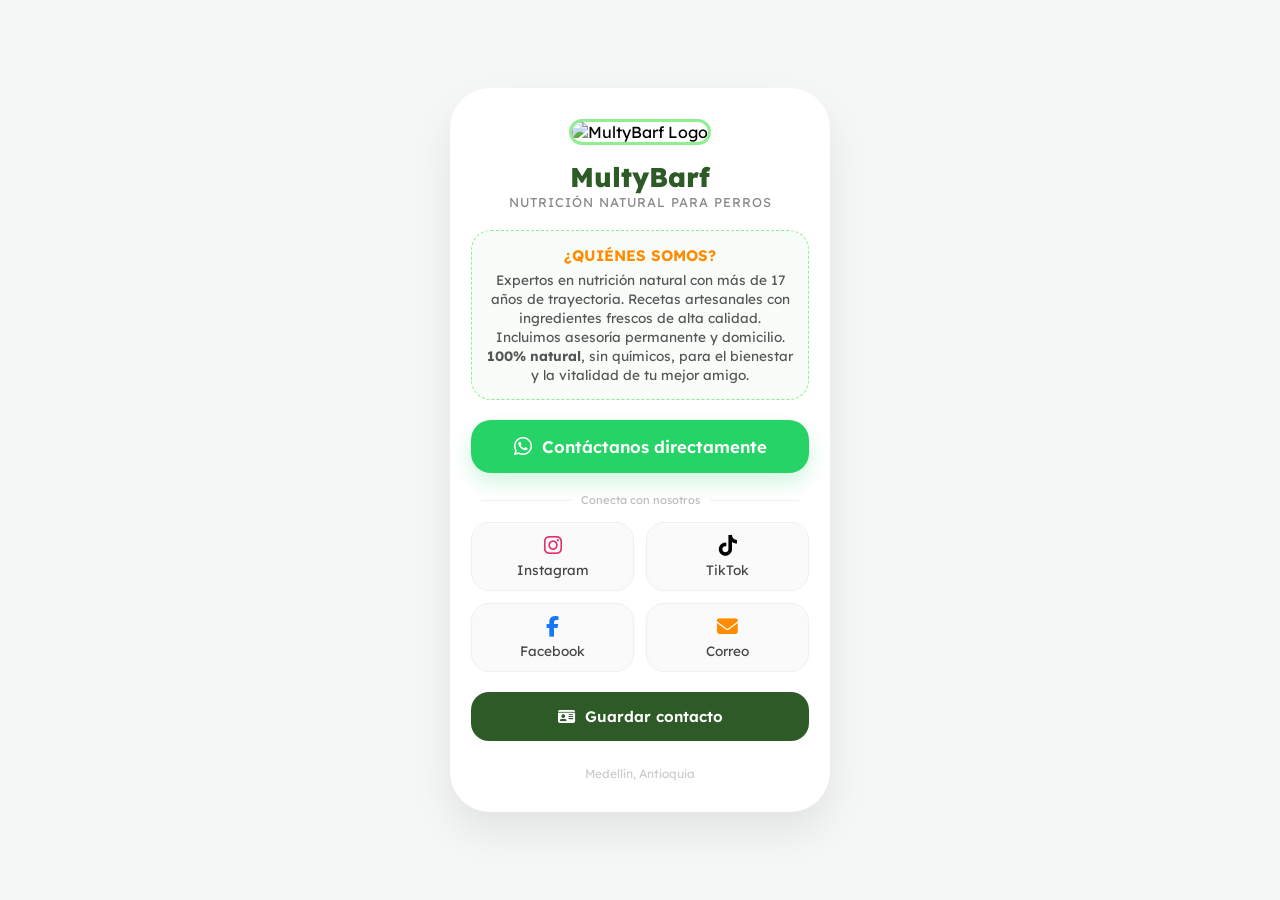
==== index.html @ fcfd8e9c "Add files via upload" ====
<!DOCTYPE html>
<html lang="es">
<head>
    <meta charset="UTF-8">
    <meta name="viewport" content="width=device-width, initial-scale=1.0">
    <title>MultyBarf | Tarjeta Digital</title>
    
    <link rel="stylesheet" href="https://cdnjs.cloudflare.com/ajax/libs/font-awesome/6.5.1/css/all.min.css">
    <link href="https://fonts.googleapis.com/css2?family=Lexend:wght@300;600;800&display=swap" rel="stylesheet">
    <link rel="stylesheet" href="style.css">
</head>
<body>

    <div class="glass-card">
        <header>
            <div class="avatar">
                <img src="https://images.unsplash.com/photo-1583511655857-d19b40a7a54e?q=80&w=200" alt="MultyBarf Logo">
            </div>
            <h1>MultyBarf</h1>
            <p class="subtitle">Nutrición natural para perros</p>
        </header>

        <main>
            <section class="about-box">
                <h2>¿QUIÉNES SOMOS?</h2>
                <p>Expertos en nutrición natural con más de 17 años de trayectoria. Recetas artesanales con ingredientes frescos de alta calidad. Incluimos asesoría permanente y domicilio. <strong>100% natural</strong>, sin químicos, para el bienestar y la vitalidad de tu mejor amigo.</p>
            </section>

            <a href="https://wa.me/573012916446" class="cta-whatsapp" target="_blank">
                <i class="fab fa-whatsapp"></i> Contáctanos directamente
            </a>

            <div class="divider">Conecta con nosotros</div>

            <div class="social-links">
                <a href="https://instagram.com/multybarf" target="_blank" class="social-item">
                    <i class="fab fa-instagram"></i>
                    <span>Instagram</span>
                </a>
                <a href="https://www.tiktok.com/@multybarf" target="_blank" class="social-item">
                    <i class="fab fa-tiktok"></i>
                    <span>TikTok</span>
                </a>
                <a href="https://facebook.com/multybarf" target="_blank" class="social-item">
                    <i class="fab fa-facebook-f"></i>
                    <span>Facebook</span>
                </a>
                <a href="mailto:ventas@multybarf.com" class="social-item">
                    <i class="fas fa-envelope"></i>
                    <span>Correo</span>
                </a>
            </div>

            <a href="contacto.vcf" class="btn-save" download>
                <i class="fas fa-id-card"></i> Guardar contacto
            </a>
        </main>

        <footer>
            <p>Medellín, Antioquia</p>
        </footer>
    </div>

</body>
</html>
---- style.css ----
:root {
    --verde-principal: #90ee90;
    --verde-oscuro: #2d5a27;
    --naranja: #ff8c00;
    --fondo: #f4f7f6;
    --blanco: #ffffff;
}

* {
    margin: 0;
    padding: 0;
    box-sizing: border-box;
    font-family: 'Lexend', sans-serif;
}

body {
    background-color: var(--fondo);
    display: flex;
    justify-content: center;
    align-items: center;
    min-height: 100vh;
    padding: 20px;
}

.glass-card {
    background: var(--blanco);
    width: 100%;
    max-width: 380px;
    border-radius: 40px;
    padding: 30px 20px;
    box-shadow: 0 20px 40px rgba(0,0,0,0.08);
    border: 1px solid rgba(255,255,255,0.2);
    text-align: center;
}

.avatar img {
    width: 90px;
    height: 90px;
    border-radius: 25px;
    object-fit: cover;
    margin-bottom: 15px;
    border: 3px solid var(--verde-principal);
}

h1 {
    font-size: 1.7rem;
    color: var(--verde-oscuro);
    font-weight: 800;
}

.subtitle {
    font-size: 0.8rem;
    color: #888;
    margin-bottom: 20px;
    text-transform: uppercase;
    letter-spacing: 1px;
}

.about-box {
    background-color: #f9fdf9;
    padding: 15px;
    border-radius: 20px;
    margin-bottom: 20px;
    border: 1px dashed var(--verde-principal);
}

.about-box h2 {
    font-size: 0.95rem;
    color: var(--naranja);
    margin-bottom: 5px;
    text-transform: uppercase;
}

.about-box p {
    font-size: 0.85rem;
    color: #555;
    line-height: 1.4;
}

.cta-whatsapp {
    display: flex;
    align-items: center;
    justify-content: center;
    background: #25d366;
    color: white;
    text-decoration: none;
    padding: 16px;
    border-radius: 20px;
    font-weight: 600;
    font-size: 1.05rem;
    box-shadow: 0 10px 20px rgba(37, 211, 102, 0.2);
    margin-bottom: 20px;
    transition: 0.3s;
}

.cta-whatsapp i { margin-right: 10px; font-size: 1.3rem; }

.divider {
    font-size: 0.7rem;
    color: #bbb;
    margin-bottom: 15px;
    display: flex;
    align-items: center;
}

.divider::before, .divider::after {
    content: "";
    flex: 1;
    height: 1px;
    background: #eee;
    margin: 0 10px;
}

.social-links {
    display: grid;
    grid-template-columns: 1fr 1fr;
    gap: 12px;
    margin-bottom: 20px;
}

.social-item {
    display: flex;
    flex-direction: column;
    align-items: center;
    justify-content: center;
    background: #fafafa;
    text-decoration: none;
    padding: 12px;
    border-radius: 18px;
    border: 1px solid #f0f0f0;
    color: #444;
    font-size: 0.85rem;
    transition: 0.3s;
}

.social-item i { font-size: 1.3rem; margin-bottom: 5px; }

.fa-instagram { color: #e1306c; }
.fa-tiktok { color: #000; }
.fa-facebook-f { color: #1877f2; }
.fa-envelope { color: var(--naranja); }

.btn-save {
    display: flex;
    align-items: center;
    justify-content: center;
    background: var(--verde-oscuro);
    color: white;
    text-decoration: none;
    padding: 15px;
    border-radius: 18px;
    font-weight: 600;
    font-size: 0.95rem;
}

.btn-save i { margin-right: 10px; }

footer {
    margin-top: 25px;
    font-size: 0.75rem;
    color: #ccc;
}
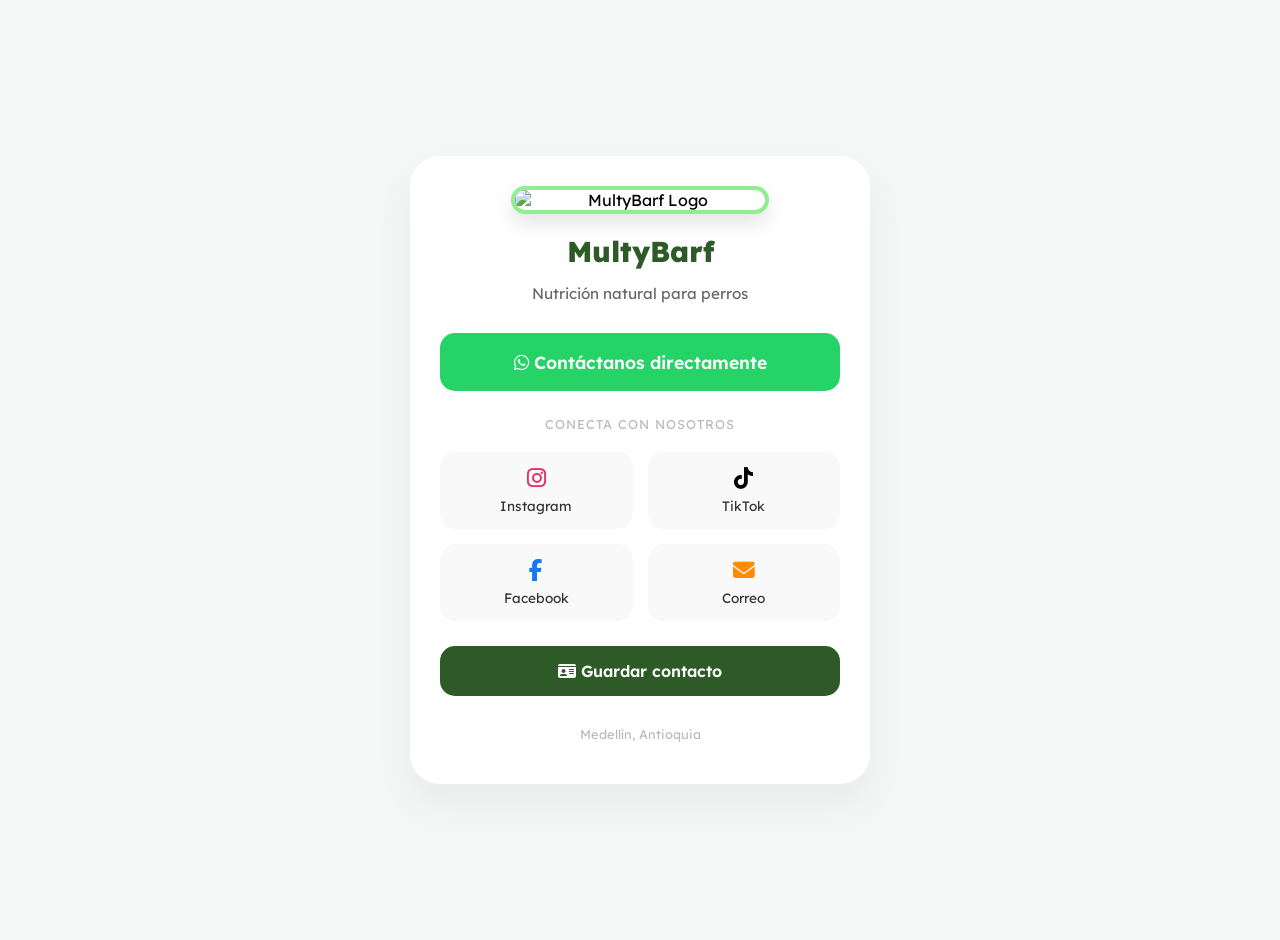
==== commit d3b7e403: "Add files via upload" ====
--- a/index.html
+++ b/index.html
@@ -7,25 +7,121 @@
     
     <link rel="stylesheet" href="https://cdnjs.cloudflare.com/ajax/libs/font-awesome/6.5.1/css/all.min.css">
     <link href="https://fonts.googleapis.com/css2?family=Lexend:wght@300;600;800&display=swap" rel="stylesheet">
-    <link rel="stylesheet" href="style.css">
+    
+    <style>
+        /* Estilos Generales */
+        body { 
+            font-family: 'Lexend', sans-serif; 
+            background-color: #F4F7F6; 
+            display: flex; 
+            justify-content: center; 
+            align-items: center; 
+            min-height: 100vh;
+            margin: 0;
+            padding: 20px; 
+        }
+
+        .glass-card { 
+            background: white; 
+            width: 100%; 
+            max-width: 400px; 
+            border-radius: 30px; 
+            padding: 30px; 
+            text-align: center; 
+            box-shadow: 0 20px 40px rgba(0,0,0,0.05); 
+        }
+
+        /* Área de Imagen Personalizada */
+        .avatar-container {
+            width: 100%;
+            margin-bottom: 15px;
+            display: flex;
+            justify-content: center;
+        }
+
+        .avatar-container img {
+            width: 100%; 
+            max-width: 250px; /* Puedes subir este número si la quieres más grande */
+            height: auto;
+            border-radius: 20px; 
+            border: 4px solid #90EE90; 
+            object-fit: cover;
+            box-shadow: 0 10px 20px rgba(0,0,0,0.1);
+        }
+
+        h1 { color: #2D5A27; margin-bottom: 5px; font-weight: 800; font-size: 1.8em; }
+        .subtitle { color: #666; font-size: 0.95em; margin-bottom: 30px; }
+        
+        .cta-whatsapp { 
+            display: block; 
+            background: #25D366; 
+            color: white; 
+            text-decoration: none; 
+            padding: 18px; 
+            border-radius: 15px; 
+            font-weight: 600; 
+            margin-bottom: 25px;
+            transition: transform 0.2s;
+            font-size: 1.1em;
+        }
+        .cta-whatsapp:active { transform: scale(0.98); }
+
+        .divider { 
+            color: #bbb; 
+            font-size: 0.8em; 
+            text-transform: uppercase; 
+            letter-spacing: 1px; 
+            margin-bottom: 20px; 
+        }
+
+        /* Redes Sociales */
+        .social-links { 
+            display: grid; 
+            grid-template-columns: 1fr 1fr; 
+            gap: 15px; 
+            margin-bottom: 25px; 
+        }
+        .social-item { 
+            background: #f9f9f9; 
+            padding: 15px; 
+            border-radius: 15px; 
+            text-decoration: none; 
+            color: #333;
+            display: flex; 
+            flex-direction: column; 
+            align-items: center; 
+            font-size: 0.85em;
+            transition: background 0.3s;
+        }
+        .social-item:hover { background: #f0f0f0; }
+        .social-item i { font-size: 1.6em; margin-bottom: 8px; color: #2D5A27; }
+
+        /* Botón de Guardar Contacto */
+        .btn-save {
+            display: block; 
+            background: #2D5A27; 
+            color: white; 
+            text-decoration: none;
+            padding: 15px; 
+            border-radius: 15px; 
+            font-weight: 600;
+        }
+        
+        footer { margin-top: 30px; color: #bbb; font-size: 0.8em; }
+    </style>
 </head>
 <body>
 
     <div class="glass-card">
         <header>
-            <div class="avatar">
-                <img src="https://images.unsplash.com/photo-1583511655857-d19b40a7a54e?q=80&w=200" alt="MultyBarf Logo">
+            <div class="avatar-container">
+                <img src="imagenes/logo.jpeg" alt="MultyBarf Logo">
             </div>
             <h1>MultyBarf</h1>
             <p class="subtitle">Nutrición natural para perros</p>
         </header>
 
         <main>
-            <section class="about-box">
-                <h2>¿QUIÉNES SOMOS?</h2>
-                <p>Expertos en nutrición natural con más de 17 años de trayectoria. Recetas artesanales con ingredientes frescos de alta calidad. Incluimos asesoría permanente y domicilio. <strong>100% natural</strong>, sin químicos, para el bienestar y la vitalidad de tu mejor amigo.</p>
-            </section>
-
             <a href="https://wa.me/573012916446" class="cta-whatsapp" target="_blank">
                 <i class="fab fa-whatsapp"></i> Contáctanos directamente
             </a>
@@ -34,19 +130,19 @@
 
             <div class="social-links">
                 <a href="https://instagram.com/multybarf" target="_blank" class="social-item">
-                    <i class="fab fa-instagram"></i>
+                    <i class="fab fa-instagram" style="color: #E1306C;"></i>
                     <span>Instagram</span>
                 </a>
                 <a href="https://www.tiktok.com/@multybarf" target="_blank" class="social-item">
-                    <i class="fab fa-tiktok"></i>
+                    <i class="fab fa-tiktok" style="color: #000;"></i>
                     <span>TikTok</span>
                 </a>
                 <a href="https://facebook.com/multybarf" target="_blank" class="social-item">
-                    <i class="fab fa-facebook-f"></i>
+                    <i class="fab fa-facebook-f" style="color: #1877F2;"></i>
                     <span>Facebook</span>
                 </a>
                 <a href="mailto:ventas@multybarf.com" class="social-item">
-                    <i class="fas fa-envelope"></i>
+                    <i class="fas fa-envelope" style="color: #FF8C00;"></i>
                     <span>Correo</span>
                 </a>
             </div>
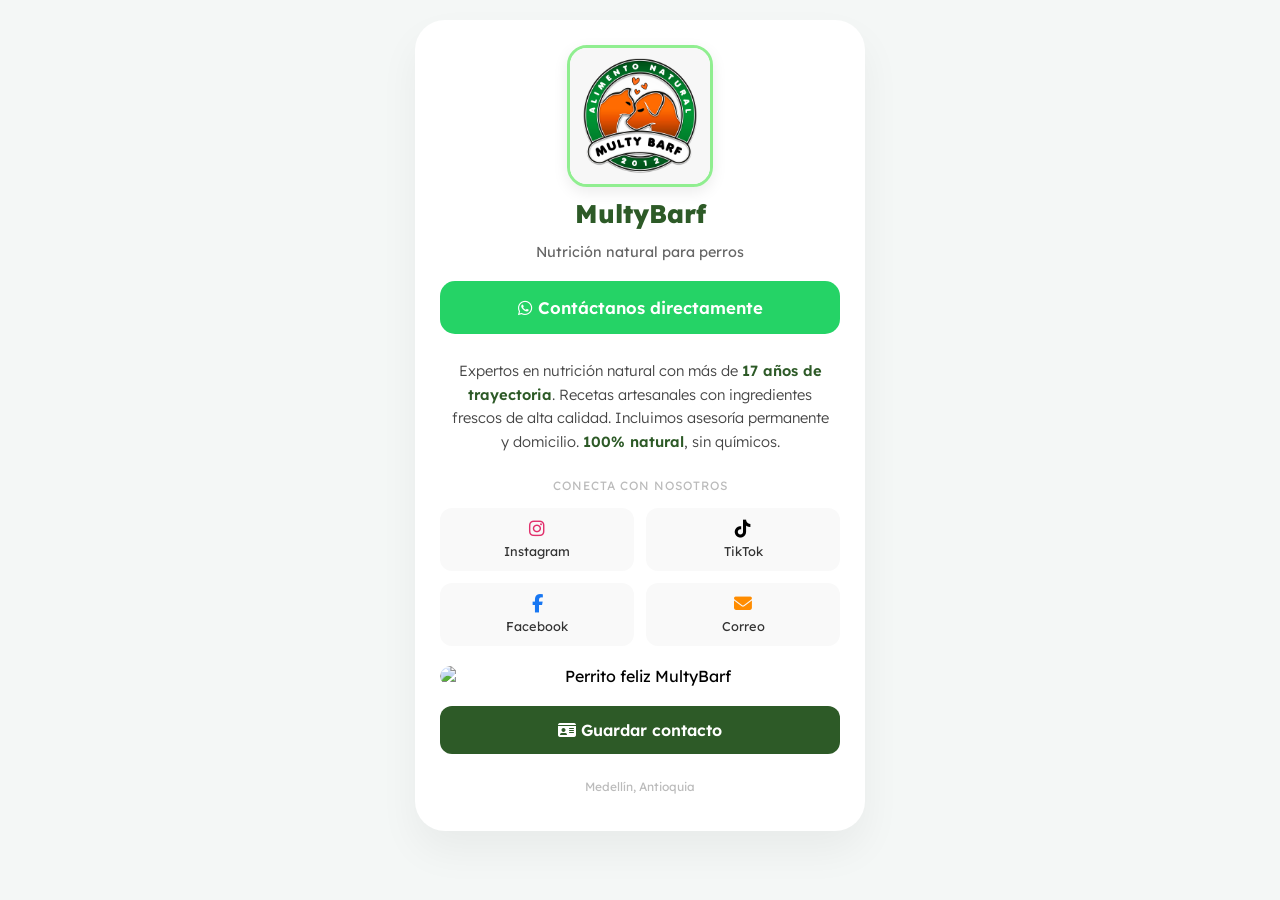
==== commit 3e8920aa: "Update index.html" ====
--- a/index.html
+++ b/index.html
@@ -9,16 +9,27 @@
     <link href="https://fonts.googleapis.com/css2?family=Lexend:wght@300;600;800&display=swap" rel="stylesheet">
     
     <style>
-        /* Estilos Generales */
+        /* --- ANIMACIONES --- */
+        @keyframes fadeInUp {
+            from { opacity: 0; transform: translateY(20px); }
+            to { opacity: 1; transform: translateY(0); }
+        }
+
+        .animate { opacity: 0; animation: fadeInUp 0.8s ease-out forwards; }
+        .delay-1 { animation-delay: 0.2s; }
+        .delay-2 { animation-delay: 0.4s; }
+        .delay-3 { animation-delay: 0.6s; }
+        .delay-4 { animation-delay: 0.8s; }
+        .delay-5 { animation-delay: 1s; }
+
+        /* --- ESTILOS BASE --- */
         body { 
             font-family: 'Lexend', sans-serif; 
             background-color: #F4F7F6; 
             display: flex; 
             justify-content: center; 
-            align-items: center; 
-            min-height: 100vh;
+            padding: 20px; 
             margin: 0;
-            padding: 20px; 
         }
 
         .glass-card { 
@@ -26,109 +37,88 @@
             width: 100%; 
             max-width: 400px; 
             border-radius: 30px; 
-            padding: 30px; 
+            padding: 25px; 
             text-align: center; 
             box-shadow: 0 20px 40px rgba(0,0,0,0.05); 
         }
 
-        /* Área de Imagen Personalizada */
-        .avatar-container {
-            width: 100%;
-            margin-bottom: 15px;
-            display: flex;
-            justify-content: center;
+        /* Imágenes */
+        .logo-container { width: 100%; margin-bottom: 10px; display: flex; justify-content: center; }
+        .logo-container img {
+            width: 140px; 
+            height: auto;
+            border-radius: 20px; 
+            border: 3px solid #90EE90;
+            box-shadow: 0 5px 15px rgba(0,0,0,0.08);
         }
 
-        .avatar-container img {
-            width: 100%; 
-            max-width: 250px; /* Puedes subir este número si la quieres más grande */
-            height: auto;
-            border-radius: 20px; 
-            border: 4px solid #90EE90; 
-            object-fit: cover;
-            box-shadow: 0 10px 20px rgba(0,0,0,0.1);
+        .dog-image-container { width: 100%; margin: 20px 0; border-radius: 20px; overflow: hidden; }
+        .dog-image-container img { width: 100%; height: auto; display: block; border-radius: 15px; }
+
+        h1 { color: #2D5A27; margin: 10px 0 5px 0; font-weight: 800; font-size: 1.6em; }
+        .subtitle { color: #666; font-size: 0.9em; margin-bottom: 20px; }
+
+        .history-text {
+            color: #444;
+            font-size: 0.92em;
+            line-height: 1.6;
+            margin-bottom: 25px;
+            padding: 0 10px;
+            font-weight: 300;
         }
-
-        h1 { color: #2D5A27; margin-bottom: 5px; font-weight: 800; font-size: 1.8em; }
-        .subtitle { color: #666; font-size: 0.95em; margin-bottom: 30px; }
+        .history-text strong { color: #2D5A27; font-weight: 600; }
         
         .cta-whatsapp { 
-            display: block; 
-            background: #25D366; 
-            color: white; 
-            text-decoration: none; 
-            padding: 18px; 
-            border-radius: 15px; 
-            font-weight: 600; 
-            margin-bottom: 25px;
-            transition: transform 0.2s;
-            font-size: 1.1em;
+            display: block; background: #25D366; color: white; text-decoration: none; 
+            padding: 16px; border-radius: 15px; font-weight: 600; margin-bottom: 25px;
+            transition: all 0.3s ease; font-size: 1.05em;
         }
-        .cta-whatsapp:active { transform: scale(0.98); }
+        .cta-whatsapp:hover { transform: scale(1.02); box-shadow: 0 5px 15px rgba(37,211,102,0.2); }
 
-        .divider { 
-            color: #bbb; 
-            font-size: 0.8em; 
-            text-transform: uppercase; 
-            letter-spacing: 1px; 
-            margin-bottom: 20px; 
+        .divider { color: #bbb; font-size: 0.75em; text-transform: uppercase; letter-spacing: 1px; margin-bottom: 15px; }
+
+        .social-links { display: grid; grid-template-columns: 1fr 1fr; gap: 12px; margin-bottom: 20px; }
+        .social-item { 
+            background: #f9f9f9; padding: 12px; border-radius: 12px; text-decoration: none; color: #333;
+            display: flex; flex-direction: column; align-items: center; font-size: 0.8em; transition: 0.3s;
         }
+        .social-item:hover { transform: translateY(-3px); background: #f0f0f0; }
+        .social-item i { font-size: 1.4em; margin-bottom: 5px; color: #2D5A27; }
 
-        /* Redes Sociales */
-        .social-links { 
-            display: grid; 
-            grid-template-columns: 1fr 1fr; 
-            gap: 15px; 
-            margin-bottom: 25px; 
+        .btn-save {
+            display: block; background: #2D5A27; color: white; text-decoration: none;
+            padding: 14px; border-radius: 12px; font-weight: 600; transition: 0.3s;
         }
-        .social-item { 
-            background: #f9f9f9; 
-            padding: 15px; 
-            border-radius: 15px; 
-            text-decoration: none; 
-            color: #333;
-            display: flex; 
-            flex-direction: column; 
-            align-items: center; 
-            font-size: 0.85em;
-            transition: background 0.3s;
-        }
-        .social-item:hover { background: #f0f0f0; }
-        .social-item i { font-size: 1.6em; margin-bottom: 8px; color: #2D5A27; }
-
-        /* Botón de Guardar Contacto */
-        .btn-save {
-            display: block; 
-            background: #2D5A27; 
-            color: white; 
-            text-decoration: none;
-            padding: 15px; 
-            border-radius: 15px; 
-            font-weight: 600;
-        }
+        .btn-save:hover { opacity: 0.9; }
         
-        footer { margin-top: 30px; color: #bbb; font-size: 0.8em; }
+        footer { margin-top: 25px; color: #bbb; font-size: 0.75em; }
     </style>
 </head>
 <body>
 
-    <div class="glass-card">
+    <div class="glass-card animate">
         <header>
-            <div class="avatar-container">
+            <div class="logo-container animate delay-1">
                 <img src="imagenes/logo.jpeg" alt="MultyBarf Logo">
             </div>
-            <h1>MultyBarf</h1>
-            <p class="subtitle">Nutrición natural para perros</p>
+            <h1 class="animate delay-2">MultyBarf</h1>
+            <p class="subtitle animate delay-2">Nutrición natural para perros</p>
         </header>
 
         <main>
-            <a href="https://wa.me/573012916446" class="cta-whatsapp" target="_blank">
+            <a href="https://wa.me/573012916446" class="cta-whatsapp animate delay-3" target="_blank">
                 <i class="fab fa-whatsapp"></i> Contáctanos directamente
             </a>
 
-            <div class="divider">Conecta con nosotros</div>
+            <p class="history-text animate delay-3">
+                Expertos en nutrición natural con más de <strong>17 años de trayectoria</strong>. 
+                Recetas artesanales con ingredientes frescos de alta calidad. Incluimos asesoría 
+                permanente y domicilio. <strong>100% natural</strong>, sin químicos.
+            </p>
 
-            <div class="social-links">
+            <div class="divider animate delay-4">Conecta con nosotros</div>
+
+            <div class="social-links animate delay-4">
                 <a href="https://instagram.com/multybarf" target="_blank" class="social-item">
                     <i class="fab fa-instagram" style="color: #E1306C;"></i>
                     <span>Instagram</span>
@@ -147,15 +137,19 @@
                 </a>
             </div>
 
-            <a href="contacto.vcf" class="btn-save" download>
+            <div class="dog-image-container animate delay-5">
+                <img src="imagenes/perritochef.avif" alt="Perrito feliz MultyBarf">
+            </div>
+
+            <a href="contacto.vcf" class="btn-save animate delay-5" download>
                 <i class="fas fa-id-card"></i> Guardar contacto
             </a>
         </main>
 
-        <footer>
+        <footer class="animate delay-5">
             <p>Medellín, Antioquia</p>
         </footer>
     </div>
 
 </body>
-</html>+</html>
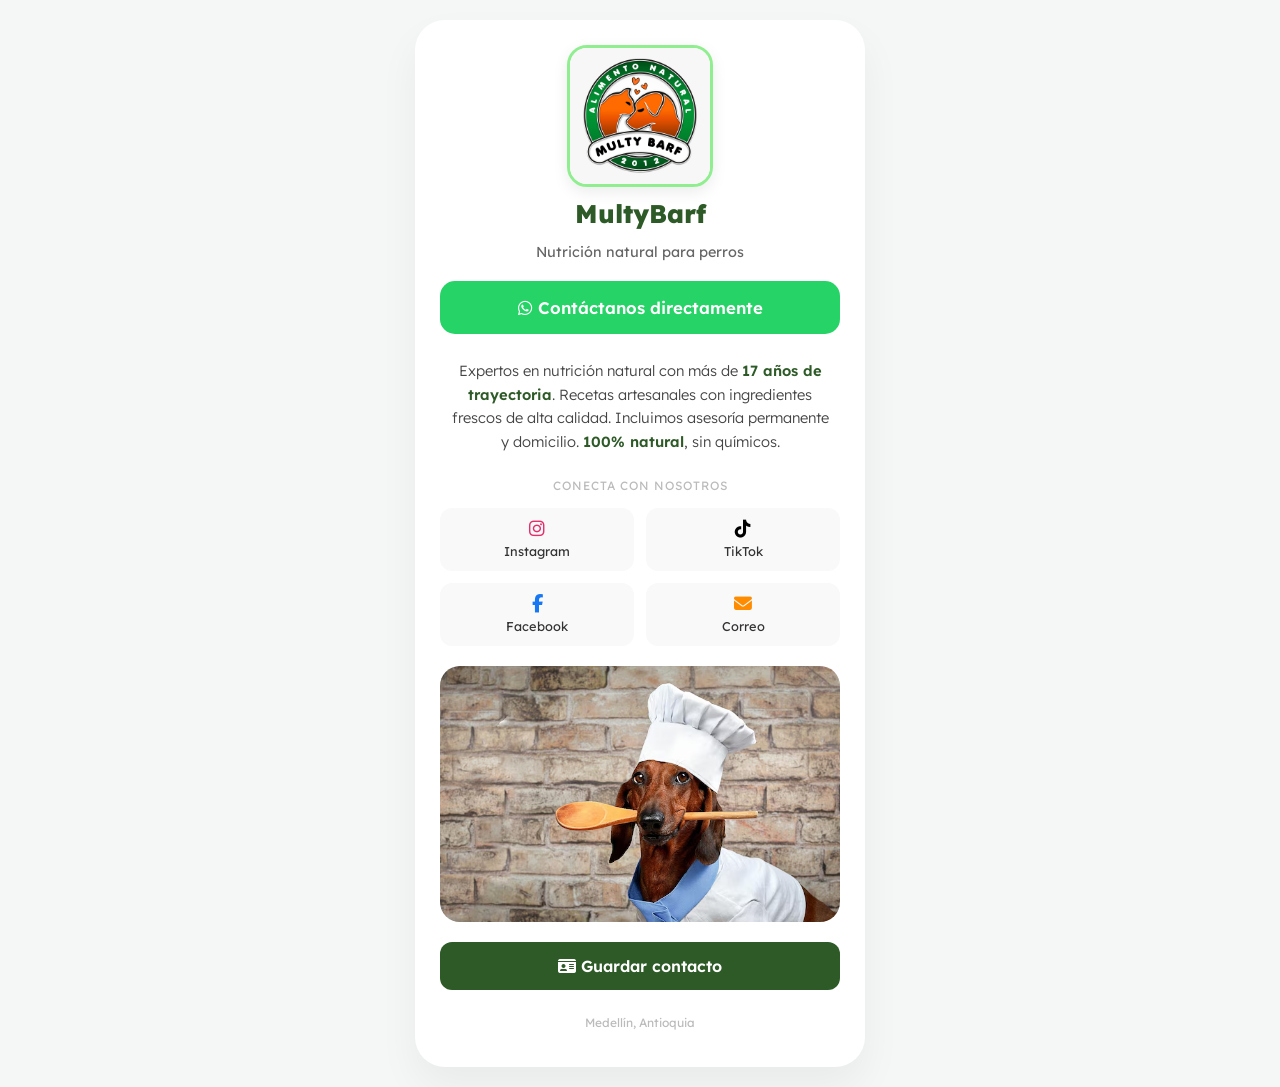
==== commit fe4bc9ff: "Add files via upload" ====
--- a/index.html
+++ b/index.html
@@ -152,4 +152,4 @@
     </div>
 
 </body>
-</html>
+</html>
